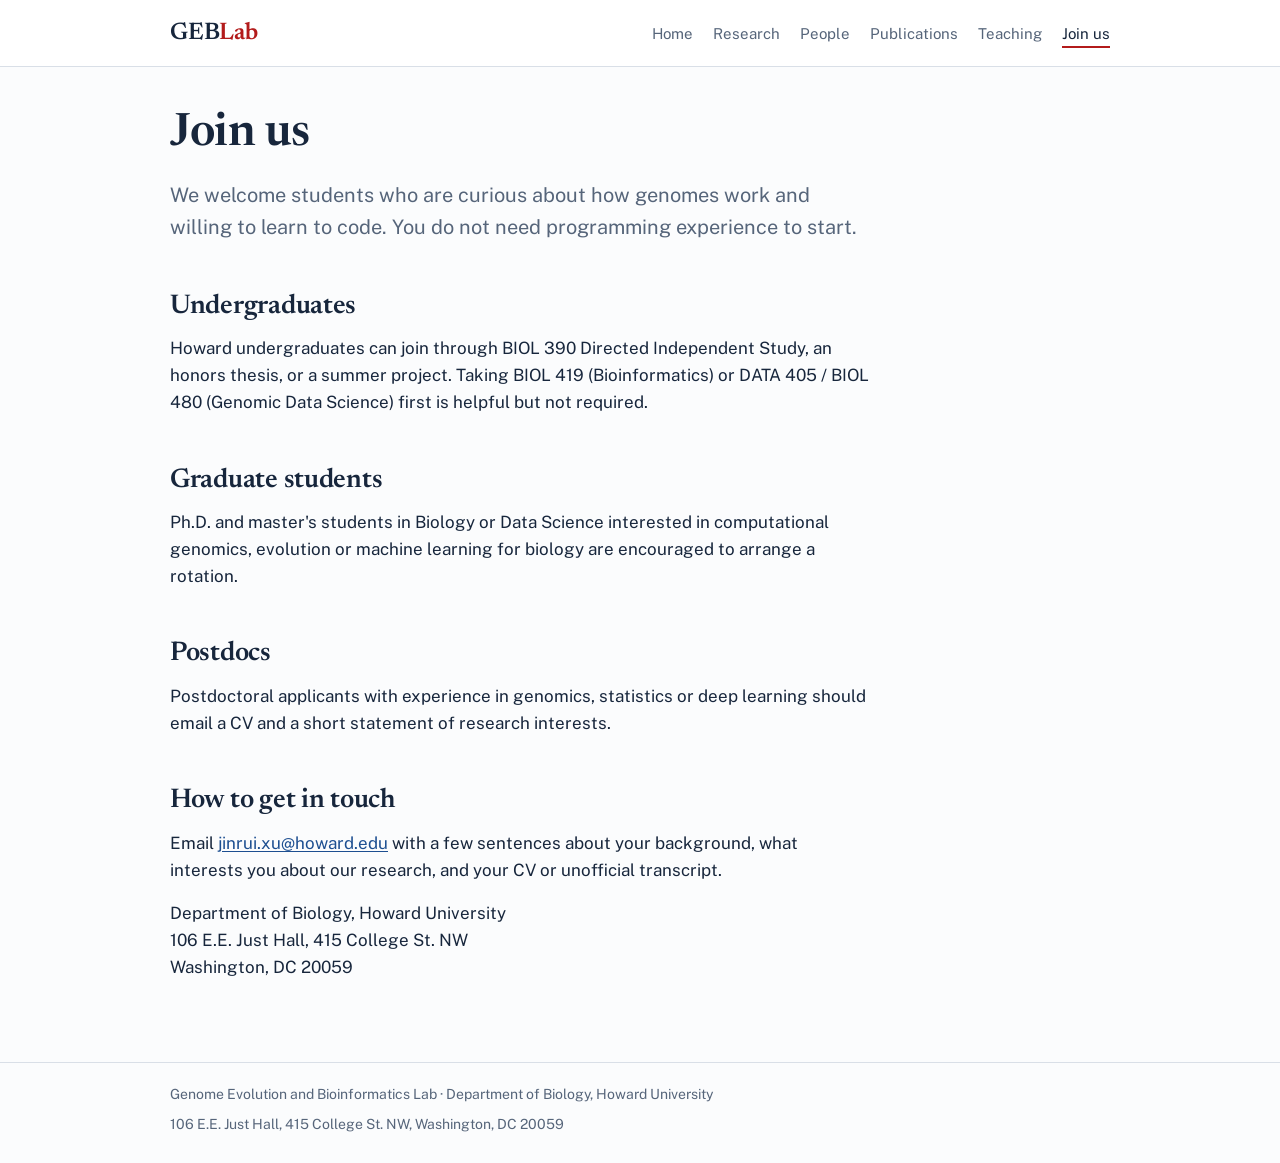
==== join.html @ 0b66a3f5 "Initial commit" ====
<!doctype html>
<html lang="en">
<head>
  <meta charset="utf-8">
  <meta name="viewport" content="width=device-width, initial-scale=1">
  <title>Join us · GEB Lab</title>
  <meta name="description" content="How to join the Genome Evolution and Bioinformatics Lab.">
  <link rel="preconnect" href="https://fonts.googleapis.com">
  <link rel="preconnect" href="https://fonts.gstatic.com" crossorigin>
  <link href="https://fonts.googleapis.com/css2?family=JetBrains+Mono:wght@400;700&family=Newsreader:opsz,wght@6..72,500;6..72,600&family=Public+Sans:wght@400;600;700&display=swap" rel="stylesheet">
  <link rel="stylesheet" href="style.css">
</head>
<body>
  <!-- ===== Menu: the same block is on every page. To add a page, add a <li> on every page. ===== -->
  <header class="site-header">
    <div class="wrap">
      <a class="wordmark" href="index.html">GEB<span>Lab</span></a>
      <nav aria-label="Main">
        <ul>
        <li><a href="index.html">Home</a></li>
        <li><a href="research.html">Research</a></li>
        <li><a href="people.html">People</a></li>
        <li><a href="publications.html">Publications</a></li>
        <li><a href="teaching.html">Teaching</a></li>
        <li><a href="join.html" aria-current="page">Join us</a></li>
        </ul>
      </nav>
    </div>
  </header>

  <main>
    <div class="wrap">
      <h1>Join us</h1>
      <div class="prose">
        <p class="lede">We welcome students who are curious about how genomes work and willing to learn
        to code. You do not need programming experience to start.</p>

        <h2>Undergraduates</h2>
        <p>Howard undergraduates can join through BIOL 390 Directed Independent Study, an honors thesis, or
        a summer project. Taking BIOL 419 (Bioinformatics) or DATA 405 / BIOL 480 (Genomic Data Science)
        first is helpful but not required.</p>

        <h2>Graduate students</h2>
        <p>Ph.D. and master's students in Biology or Data Science interested in computational genomics,
        evolution or machine learning for biology are encouraged to arrange a rotation.</p>

        <h2>Postdocs</h2>
        <p>Postdoctoral applicants with experience in genomics, statistics or deep learning should email
        a CV and a short statement of research interests.</p>

        <h2>How to get in touch</h2>
        <p>Email <a href="mailto:jinrui.xu@howard.edu">jinrui.xu@howard.edu</a> with a few sentences about
        your background, what interests you about our research, and your CV or unofficial transcript.</p>
        <p>Department of Biology, Howard University<br>
        106 E.E. Just Hall, 415 College St. NW<br>
        Washington, DC 20059</p>
      </div>
    </div>
  </main>

  <footer class="site-footer">
    <div class="wrap">
      <span>Genome Evolution and Bioinformatics Lab · Department of Biology, Howard University</span>
      <span>106 E.E. Just Hall, 415 College St. NW, Washington, DC 20059</span>
    </div>
  </footer>
</body>
</html>
---- style.css ----
/* GEB Lab — shared styles. Edit colors here; every page picks them up. */
:root {
  --paper: #fbfcfd;
  --ink: #17263c;
  --muted: #56657a;
  --rule: #d9dfe7;
  --link: #1d4f91;
  --howard-red: #b31b1b;
  --tint: #eef2f7;
  /* nucleotide colors, used only in the alignment */
  --nt-a: #2e7d4f;
  --nt-c: #2f6fba;
  --nt-g: #b7791f;
  --nt-t: #b31b1b;
  --serif: "Newsreader", Georgia, serif;
  --sans: "Public Sans", system-ui, -apple-system, "Segoe UI", sans-serif;
  --mono: "JetBrains Mono", ui-monospace, Menlo, Consolas, monospace;
}

* { box-sizing: border-box; }
html { -webkit-text-size-adjust: 100%; }
body {
  margin: 0;
  background: var(--paper);
  color: var(--ink);
  font-family: var(--sans);
  font-size: 17px;
  line-height: 1.6;
}
a { color: var(--link); text-underline-offset: 2px; }
a:hover { color: var(--howard-red); }
a:focus-visible, button:focus-visible { outline: 2px solid var(--howard-red); outline-offset: 2px; }

/* ---------- header / nav ---------- */
.site-header { border-bottom: 1px solid var(--rule); background: #fff; }
.site-header .wrap {
  display: flex; flex-wrap: wrap; align-items: baseline;
  justify-content: space-between; gap: 8px 24px;
  padding-top: 14px; padding-bottom: 14px;
}
.wordmark {
  font-family: var(--serif); font-size: 24px; font-weight: 600;
  color: var(--ink); text-decoration: none; letter-spacing: -0.01em;
}
.wordmark span { color: var(--howard-red); }
nav ul { list-style: none; display: flex; flex-wrap: wrap; gap: 4px 20px; margin: 0; padding: 0; }
nav a { color: var(--muted); text-decoration: none; font-size: 15px; padding: 4px 0; }
nav a:hover { color: var(--ink); }
nav a[aria-current="page"] { color: var(--ink); border-bottom: 2px solid var(--howard-red); }

/* ---------- layout ---------- */
.wrap { max-width: 980px; margin: 0 auto; padding-left: 20px; padding-right: 20px; }
main .wrap { padding-top: 40px; padding-bottom: 64px; }
.prose { max-width: 70ch; }

h1, h2, h3 { font-family: var(--serif); font-weight: 600; line-height: 1.2; letter-spacing: -0.01em; }
h1 { font-size: clamp(32px, 5vw, 46px); margin: 0 0 16px; }
h2 { font-size: 27px; margin: 48px 0 12px; }
h3 { font-size: 21px; margin: 32px 0 8px; }
p { margin: 0 0 16px; }
.lede { font-size: 20px; color: var(--muted); max-width: 62ch; }

/* ---------- home hero: the alignment ---------- */
.hero { padding: 8px 0 8px; }
.alignment {
  margin: 32px 0 8px;
  font-family: var(--mono); font-size: 15px; line-height: 1.9;
  overflow-x: auto; padding: 18px 20px; background: #fff;
  border: 1px solid var(--rule); border-radius: 6px;
}
.alignment .row { display: flex; white-space: pre; }
.alignment .sp { width: 11ch; flex: none; color: var(--muted); font-family: var(--sans); font-size: 14px; }
.alignment .a { color: var(--nt-a); }
.alignment .c { color: var(--nt-c); }
.alignment .g { color: var(--nt-g); }
.alignment .t { color: var(--nt-t); }
.alignment .hl { background: #fbd5d5; box-shadow: 0 0 0 2px #fbd5d5; border-radius: 2px; font-weight: 700; }
.caption { font-size: 14px; color: var(--muted); margin: 0 0 8px; }

/* ---------- research themes ---------- */
.themes { display: grid; grid-template-columns: repeat(auto-fit, minmax(260px, 1fr)); gap: 8px 40px; margin-top: 8px; }
.theme { border-top: 3px solid var(--ink); padding-top: 12px; }
.theme h3 { margin-top: 0; }
.theme p { color: var(--muted); font-size: 16px; }

/* ---------- news / lists ---------- */
.news { list-style: none; padding: 0; margin: 0; max-width: 75ch; }
.news li { display: grid; grid-template-columns: 9ch 1fr; gap: 16px; padding: 10px 0; border-bottom: 1px solid var(--rule); }
.news time { color: var(--muted); font-size: 15px; }

/* ---------- people ---------- */
.pi { display: grid; grid-template-columns: 180px 1fr; gap: 28px; align-items: start; }
.photo {
  width: 180px; aspect-ratio: 4 / 5; background: var(--tint); border-radius: 6px;
  display: flex; align-items: center; justify-content: center;
  color: var(--muted); font-size: 13px; text-align: center; padding: 12px; object-fit: cover;
}
.members { list-style: none; padding: 0; margin: 0; display: grid; grid-template-columns: repeat(auto-fill, minmax(260px, 1fr)); gap: 4px 32px; }
.members li { padding: 10px 0; border-bottom: 1px solid var(--rule); }
.members strong { display: block; }
.members span { color: var(--muted); font-size: 15px; }

/* ---------- publications ---------- */
.pubs { list-style: none; padding: 0; margin: 0; max-width: 78ch; }
.pubs li { padding: 12px 0; border-bottom: 1px solid var(--rule); }
.pubs .title { font-weight: 600; }
.pubs .journal { font-style: italic; }
.pubs .me { font-weight: 700; }
.year { font-family: var(--serif); font-size: 22px; margin: 36px 0 4px; color: var(--howard-red); }

/* ---------- teaching ---------- */
.course { padding: 14px 0; border-bottom: 1px solid var(--rule); max-width: 75ch; }
.course h3 { margin: 0 0 4px; }
.course p { margin: 0; color: var(--muted); }

/* ---------- footer ---------- */
.site-footer { border-top: 1px solid var(--rule); color: var(--muted); font-size: 14px; }
.site-footer .wrap { padding-top: 20px; padding-bottom: 28px; display: flex; flex-wrap: wrap; justify-content: space-between; gap: 8px 24px; }

@media (max-width: 640px) {
  body { font-size: 16px; }
  .pi { grid-template-columns: 1fr; }
  .news li { grid-template-columns: 1fr; gap: 0; }
  .alignment { font-size: 13px; }
  .alignment .sp { width: 10ch; font-size: 12px; }
}
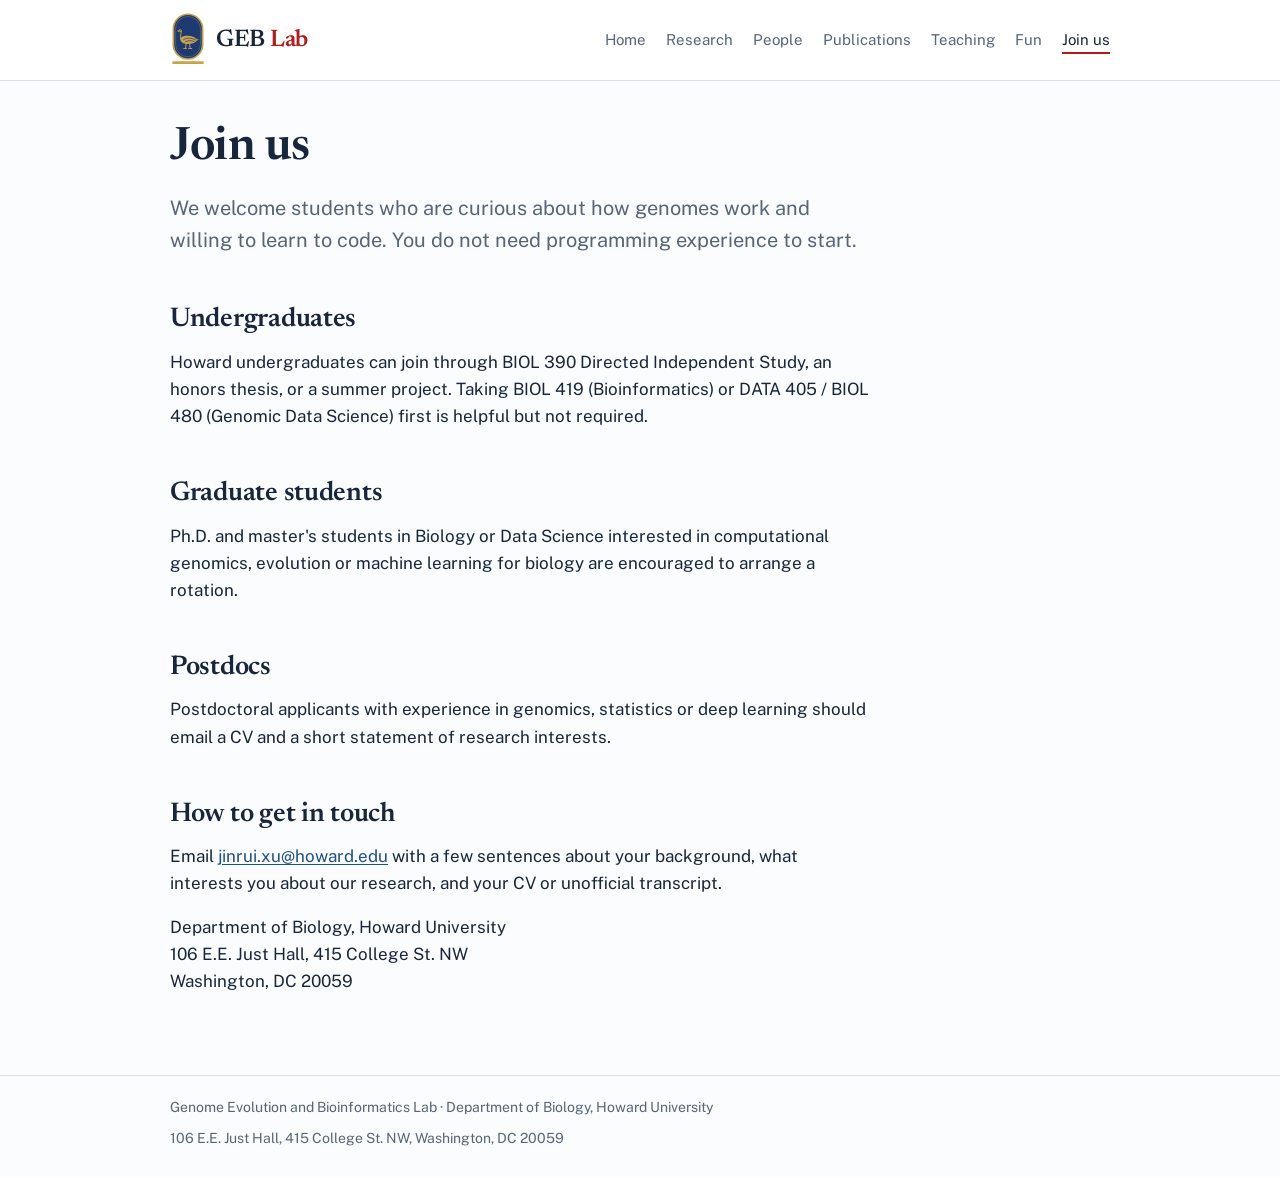
==== commit feaf2999: "Launch lab website" ====
--- a/join.html
+++ b/join.html
@@ -8,13 +8,14 @@
   <link rel="preconnect" href="https://fonts.googleapis.com">
   <link rel="preconnect" href="https://fonts.gstatic.com" crossorigin>
   <link href="https://fonts.googleapis.com/css2?family=JetBrains+Mono:wght@400;700&family=Newsreader:opsz,wght@6..72,500;6..72,600&family=Public+Sans:wght@400;600;700&display=swap" rel="stylesheet">
+  <link rel="icon" href="favicon.svg" type="image/svg+xml">
   <link rel="stylesheet" href="style.css">
 </head>
 <body>
   <!-- ===== Menu: the same block is on every page. To add a page, add a <li> on every page. ===== -->
   <header class="site-header">
     <div class="wrap">
-      <a class="wordmark" href="index.html">GEB<span>Lab</span></a>
+      <a class="wordmark brand" href="index.html" aria-label="GEB Lab home"><img class="logo" src="images/logo-cartouche.svg" alt="" width="36" height="56"><span class="wm-text">GEB <span>Lab</span></span></a>
       <nav aria-label="Main">
         <ul>
         <li><a href="index.html">Home</a></li>
@@ -22,6 +23,7 @@
         <li><a href="people.html">People</a></li>
         <li><a href="publications.html">Publications</a></li>
         <li><a href="teaching.html">Teaching</a></li>
+        <li><a href="fun.html">Fun</a></li>
         <li><a href="join.html" aria-current="page">Join us</a></li>
         </ul>
       </nav>
--- a/style.css
+++ b/style.css
@@ -34,15 +34,15 @@
 /* ---------- header / nav ---------- */
 .site-header { border-bottom: 1px solid var(--rule); background: #fff; }
 .site-header .wrap {
-  display: flex; flex-wrap: wrap; align-items: baseline;
+  display: flex; flex-wrap: wrap; align-items: center;
   justify-content: space-between; gap: 8px 24px;
-  padding-top: 14px; padding-bottom: 14px;
+  padding-top: 12px; padding-bottom: 12px;
 }
 .wordmark {
   font-family: var(--serif); font-size: 24px; font-weight: 600;
   color: var(--ink); text-decoration: none; letter-spacing: -0.01em;
 }
-.wordmark span { color: var(--howard-red); }
+.wordmark span span, .wordmark > span:not(.wm-text) { color: var(--howard-red); }
 nav ul { list-style: none; display: flex; flex-wrap: wrap; gap: 4px 20px; margin: 0; padding: 0; }
 nav a { color: var(--muted); text-decoration: none; font-size: 15px; padding: 4px 0; }
 nav a:hover { color: var(--ink); }
@@ -62,6 +62,9 @@
 
 /* ---------- home hero: the alignment ---------- */
 .hero { padding: 8px 0 8px; }
+.hero-title { display: flex; align-items: center; gap: 28px; margin-bottom: 16px; }
+.hero-title img { width: 150px; height: 150px; flex: none; }
+.hero-title h1 { margin: 0; text-wrap: balance; }
 .alignment {
   margin: 32px 0 8px;
   font-family: var(--mono); font-size: 15px; line-height: 1.9;
@@ -95,6 +98,7 @@
   display: flex; align-items: center; justify-content: center;
   color: var(--muted); font-size: 13px; text-align: center; padding: 12px; object-fit: cover;
 }
+img.photo { display: block; padding: 0; height: auto; }
 .members { list-style: none; padding: 0; margin: 0; display: grid; grid-template-columns: repeat(auto-fill, minmax(260px, 1fr)); gap: 4px 32px; }
 .members li { padding: 10px 0; border-bottom: 1px solid var(--rule); }
 .members strong { display: block; }
@@ -117,7 +121,34 @@
 .site-footer { border-top: 1px solid var(--rule); color: var(--muted); font-size: 14px; }
 .site-footer .wrap { padding-top: 20px; padding-bottom: 28px; display: flex; flex-wrap: wrap; justify-content: space-between; gap: 8px 24px; }
 
+/* ---------- logo: Nut's starry arch over the goose of Geb on a DNA helix (images/logo.svg) ---------- */
+.wordmark.brand { display: inline-flex; align-items: center; gap: 10px; line-height: 1; }
+.logo { height: 56px; width: auto; flex: none; }
+
+/* ---------- About the name ---------- */
+.name-note { display: grid; grid-template-columns: minmax(0, 1.1fr) minmax(0, 1fr); gap: 32px; align-items: center; margin-top: 8px; max-width: 980px; }
+.name-note p { color: var(--muted); }
+.geb-art { width: 100%; height: auto; display: block; }
+@media (max-width: 640px) { .name-note { grid-template-columns: 1fr; gap: 16px; } }
+
+/* ---------- Fun page: one <article class="entry"> per fun thing, newest first ---------- */
+.entry { background: #fff; border: 1px solid var(--rule); border-radius: 8px; padding: 32px; margin-top: 24px; }
+.entry h2 { margin: 0 0 4px; }
+.entry time { color: var(--muted); font-size: 15px; }
+.entry-body { display: grid; grid-template-columns: 280px minmax(0, 1fr); gap: 40px; align-items: center; margin-top: 24px; }
+.entry-body img.main { width: 100%; height: auto; }
+.entry-body p { color: var(--muted); }
+.sketches { list-style: none; padding: 0; margin: 28px 0 0; display: grid; grid-template-columns: repeat(auto-fill, minmax(120px, 1fr)); gap: 16px; }
+.sketches li { text-align: center; font-size: 14px; color: var(--muted); }
+.sketches img { width: 100%; height: 100px; object-fit: contain; background: var(--paper); border-radius: 6px; padding: 10px; margin-bottom: 6px; }
+
 @media (max-width: 640px) {
+  .entry { padding: 20px; }
+  .entry-body { grid-template-columns: 1fr; gap: 20px; }
+  .entry-body img.main { max-width: 220px; }
+  .hero-title { flex-direction: column; align-items: flex-start; gap: 16px; }
+  .hero-title img { width: 110px; height: 110px; }
+  .logo { height: 48px; width: auto; }
   body { font-size: 16px; }
   .pi { grid-template-columns: 1fr; }
   .news li { grid-template-columns: 1fr; gap: 0; }
